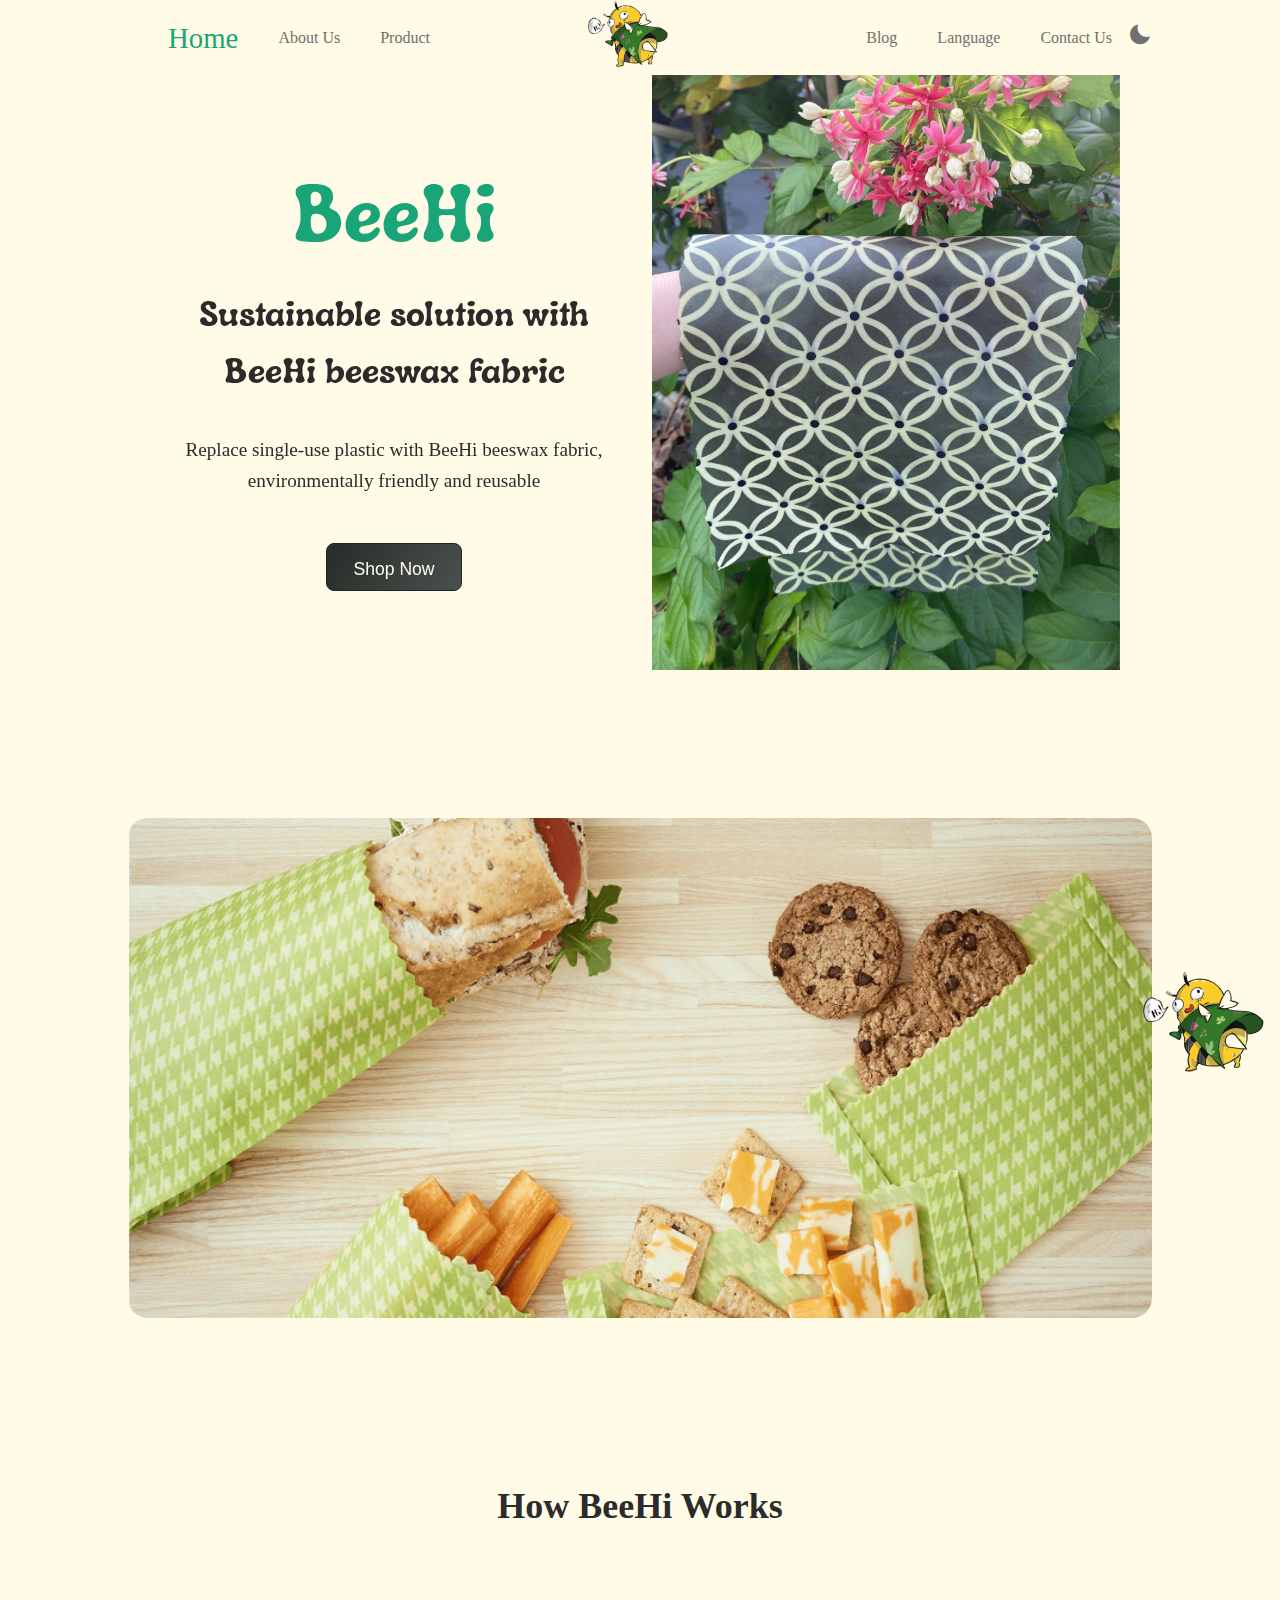
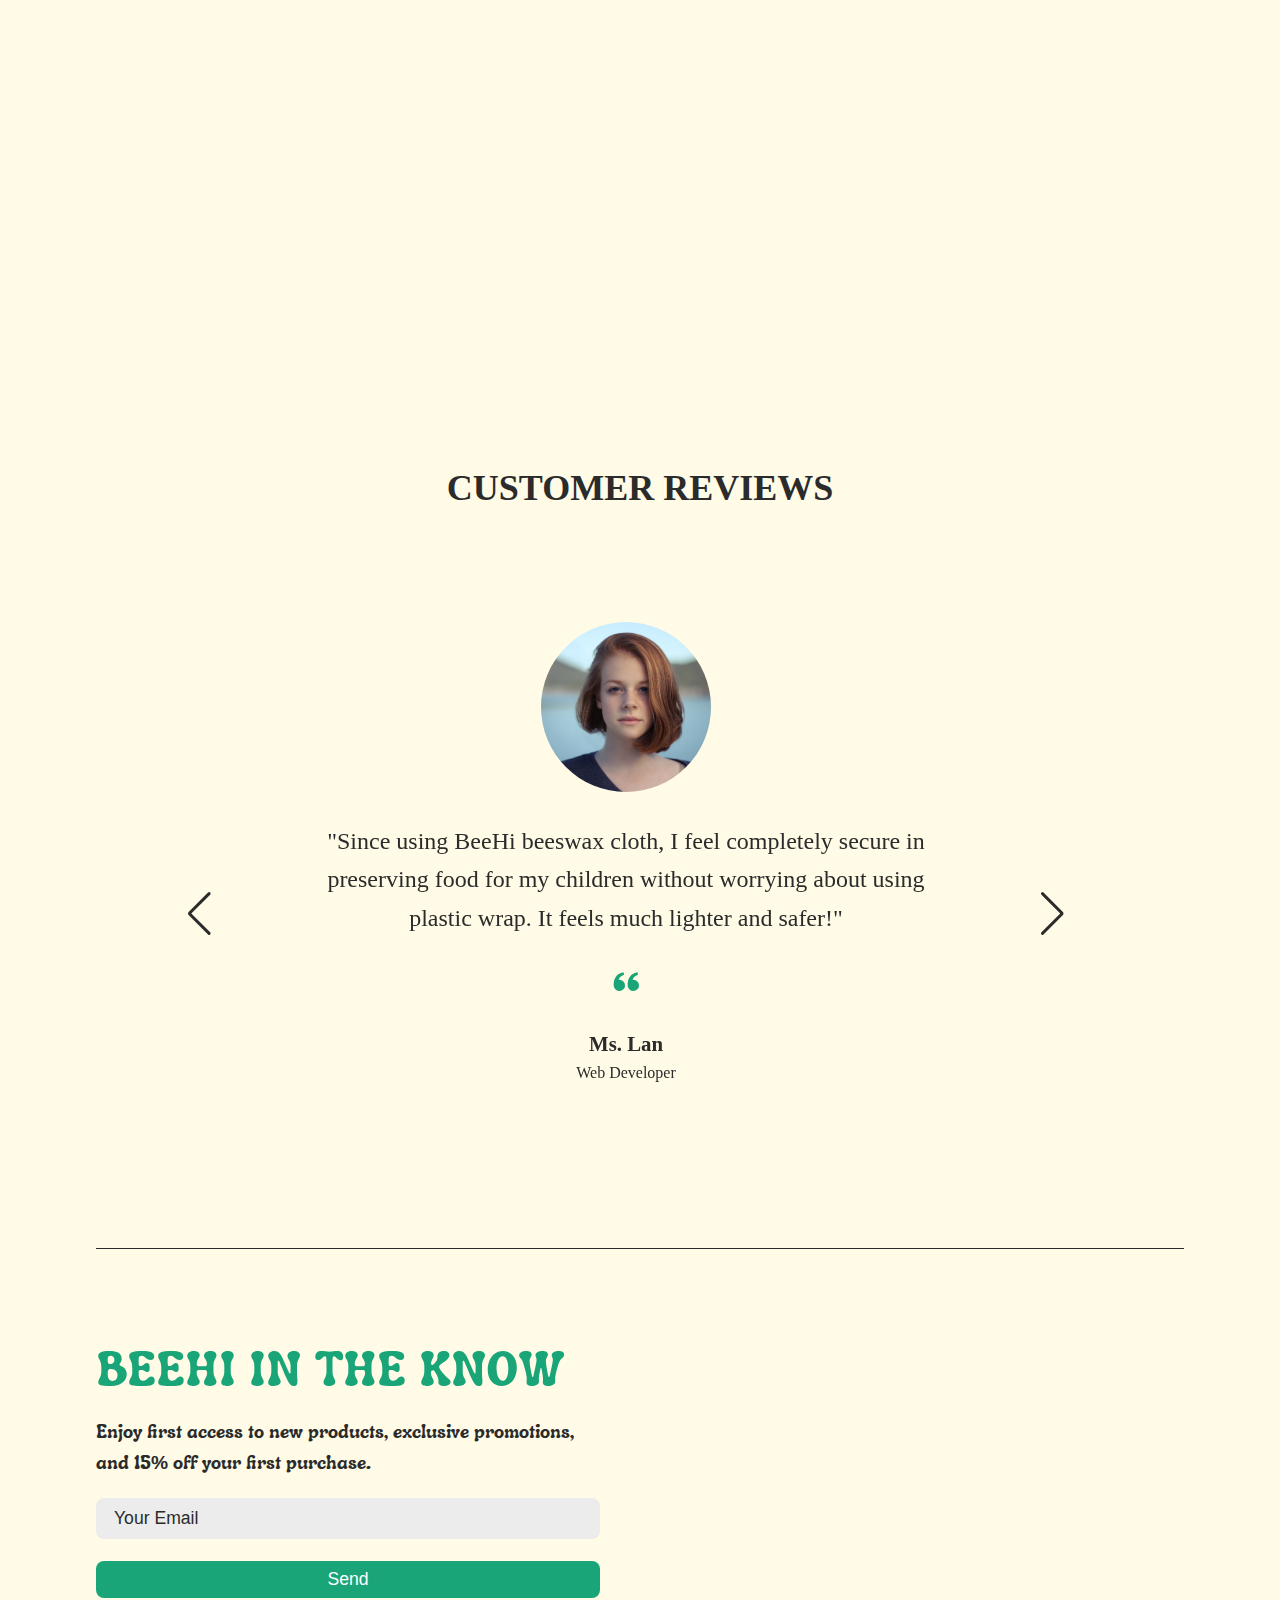
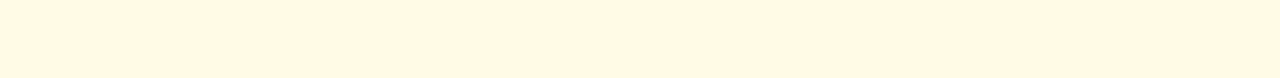
==== index.html @ bbf71ea0 "init" ====
<!DOCTYPE html>
<html lang="en">
    <head>
        <meta charset="UTF-8">
        <meta name="viewport" content="width=device-width, initial-scale=1.0">
        <link href='https://cdn.jsdelivr.net/npm/boxicons@2.0.5/css/boxicons.min.css' rel='stylesheet'>
        <link rel="stylesheet" href="https://cdnjs.cloudflare.com/ajax/libs/font-awesome/6.0.0-beta3/css/all.min.css">
        <link rel="stylesheet" href="./assets/css/styles.css">
        <link rel="stylesheet" href="./assets/css/swiper.css" />
        <link rel="icon" href="assets/img/logo.png">
        <title>BeeHi GreenLife</title>
    </head>
    <body>
        <a href="#" class="scrolltop" id="scroll-top">
            <i class='bx bx-chevron-up scrolltop__icon'></i>
        </a>
        <a href="#" class="bee">
            <img src="./assets/img/logo.png" alt="">
        </a>
        <header class="header" id="header">
            <nav class="nav bd-container">
                <div class="nav__menu" id="nav-menu">
                    <ul class="nav__list">
                        <li class="nav__item main_item"><a href="./index.html" class="nav__link active-link">Home</a></li>
                        <li class="nav__item"><a href="./aboutus.html" class="nav__link">About Us</a></li>
                        <li class="nav__item"><a href="./product.html" class="nav__link">Product</a></li>
                    </ul>
                </div>
                <a href="#" class="nav__logo"><img src="./assets/img/logo.png"></a>
                <div class="nav__menu" id="nav-menu">
                    <ul class="nav__list">
                        <li class="nav__item"><a href="" class="nav__link">Blog</a></li>
                        <li class="nav__item"><a href="" class="nav__link">Language</a></li>
                        <li class="nav__item"><a href="./contactus.html" class="nav__link">Contact Us</a></li>
                        <li><i class='bx bxs-moon change-theme' id="theme-button"></i></li>
                    </ul>
                </div>
                <div class="nav__toggle" id="nav-toggle">
                    <i class='bx bx-menu'></i>
                </div>
            </nav>
        </header>


        <main class="l-main">
            <section class="home">
                <div class="home__container bd-container bd-grid">
                    <div class="home__data">
                         <h1 class="home__title"> BeeHi</h1><h2 class="home__subtitle">Sustainable solution with BeeHi beeswax fabric</h2>
                        <p class="home__paragraph">
                            Replace single-use plastic with BeeHi beeswax fabric, environmentally friendly and reusable
                        </p>
                        <button class="shop-now">
                            Shop Now
                        </button>
                    </div>
                    <div class="swiper-container mySwiper">
                        <div class="swiper-wrapper">
                        <div class="swiper-slide">
                            <img src="./assets/img/img10.jpg">
                        </div>
                        <div class="swiper-slide">
                            <img src="./assets/img/img2.jpg">
                        </div>
                        <div class="swiper-slide">
                            <img src="./assets/img/img7.jpg">
                        </div>
                        </div>
                    </div>
                    
                </div>
            </section>
            
            <section class="about section " id="about">
                <div class="about__container">

                    <div class="about__data as">
                        <h2 class="section-title about__initial">Introduction</h2>
                        <p class="about__description">BeeHi is a brand specialising in providing natural beeswax fabric products, helping to preserve food without using plastic. </p>
                        <!-- <a href="#" class="button">See Our Heritage</a> -->
                    </div>
                </div>
            </section>

            <section class="services section bd-container" id="services">
                <h2 class="section-title">How BeeHi Works</h2>
                <div class="services__container  bd-grid">
                    <div class="services__content">
                        <img src="assets/img/coffee.png" class="services__img">
                        <h3 class="services__title">WRAP</h3>
                        <p class="services__description">Use the warmth of your hands to shape BeeHi's wrap around food, creating a protective, breathable seal. Wrap fruits, veggies, cheese, and bread. Pack sandwiches and snacks on the go. Cover and store leftovers - all without plastic!</p>
                    </div>
                    <div class="services__content">
                        <img src="assets/img/gift-card.png" class="services__img">
                        <h3 class="services__title">RINSE</h3>
                        <p class="services__description">Hand wash in cool water with mild dish soap, then air dry. Avoid exposure to heat and hot water to keep your Bee’s Wrap in tip-top shape!</p>
                    </div>
                    <div class="services__content">
                        <img src="assets/img/delivery.png" class="services__img">
                        <h3 class="services__title">REUSE</h3>
                        <p class="services__description">For an entire year with regular use and good care. When it loses its grip, BeeHi's wrap can be composted or used as a natural fire starter – returning to the Earth instead of sticking to the planet.</p>
                    </div>
                </div>
            </section>

            <!-- <section class="menu section bd-container" id="menu">
                <span class="section-subtitle">Menu Specials</span>
                <h2 class="section-title">These are the most popular among our customers</h2>
                <div class="menu__container bd-grid">
                    <div class="menu__content">
                        <img src="assets/img/b1.png" alt="" class="menu__img">
                        <h3 class="menu__name">Iced Blonde Vanilla Latte</h3>
                        <span class="menu__detail">Seriously smooth and subtly sweet Starbucks® Blonde Espresso, milk, ice and vanilla syrup come together to create a delightful twist on a beloved espresso classic.</span>
                        <span class="menu__preci">$3.45 - $4.65</span>
                        <a href="#" class="button menu__button"><i class='bx bxs-cart-add' ></i></a>
                    </div>
                    <div class="menu__content">
                        <img src="assets/img/b2.png" alt="" class="menu__img">
                        <h3 class="menu__name">Iced White Chocolate Mocha</h3>
                        <span class="menu__detail">Our signature espresso meets white chocolate sauce, milk and ice, and then is finished off with sweetened whipped cream to create this supreme white chocolate delight.</span>
                        <span class="menu__preci">$3.75 - $4.75</span>
                        <a href="#" class="button menu__button"><i class='bx bxs-cart-add' ></i></a>
                    </div>
                    <div class="menu__content">
                        <img src="assets/img/b3.png" alt="" class="menu__img">
                        <h3 class="menu__name">Pumpkin Spice Latte</h3>
                        <span class="menu__detail">Our signature espresso and steamed milk with the celebrated flavor combination of pumpkin, cinnamon, nutmeg and clove. Enjoy it topped with whipped cream and real pumpkin pie spices.</span>
                        <span class="menu__preci">$4.25 - $5.25
                        </span>
                        <a href="#" class="button menu__button"><i class='bx bxs-cart-add' ></i></a>
                    </div>
                    <div class="menu__content">
                        <img src="assets/img/b4.png" alt="" class="menu__img">
                        <h3 class="menu__name">Java Chip Frappuccino</h3>
                        <span class="menu__detail">We blend mocha sauce and Frappuccino® chips with coffee, milk and ice, then top it off with whipped cream and a mocha drizzle to bring you endless java joy.</span>
                        <span class="menu__preci">$4.99 - $5.79</span>
                        <a href="#" class="button menu__button"><i class='bx bxs-cart-add' ></i></a>
                    </div>
                    <div class="menu__content">
                        <img src="assets/img/b5.png" alt="" class="menu__img">
                        <h3 class="menu__name">Hot Chocolate</h3>
                        <span class="menu__detail">Steamed milk and mocha sauce topped with sweetened whipped cream and a chocolate-flavored drizzle. A timeless classic made to sweeten your spirits.</span>
                        <span class="menu__preci">$2.75 - $3.45</span>
                        <a href="#" class="button menu__button"><i class='bx bxs-cart-add' ></i></a>
                    </div>
                    <div class="menu__content">
                        <img src="assets/img/b6.png" alt="" class="menu__img">
                        <h3 class="menu__name">Chai Tea Latte</h3>
                        <span class="menu__detail">Black tea infused with cinnamon, clove and other warming spices is combined with steamed milk and topped with foam for the perfect balance of sweet and spicy. An iconic chai cup.</span>
                        <span class="menu__preci">$3.65 - $4.65</span>
                        <a href="#" class="button menu__button"><i class='bx bxs-cart-add' ></i></a>
                    </div>
                    <div class="menu__content">
                        <img src="assets/img/b7.png" alt="" class="menu__img">
                        <h3 class="menu__name">Chocolate Cookie Crumble Crème Frappuccino</h3>
                        <span class="menu__detail">Mocha sauce and Frappuccino® chips are blended with milk and ice, layered on top of whipped cream and chocolate cookie crumble and topped with vanilla whipped cream, mocha drizzle and even more chocolate cookie crumble.</span>
                        <span class="menu__preci">$3.95 - $4.95</span>
                        <a href="#" class="button menu__button"><i class='bx bxs-cart-add' ></i></a>
                    </div>
                    <div class="menu__content">
                        <img src="assets/img/b8.png" alt="" class="menu__img">
                        <h3 class="menu__name">White Chocolate Crème Frappuccino</h3>
                        <span class="menu__detail">A smooth blend of white chocolate sauce, milk and ice topped with whipped cream for a remarkable flavor that surprisingly wows.</span>
                        <span class="menu__preci">$3.75 - $4.75</span>
                        <a href="#" class="button menu__button"><i class='bx bxs-cart-add' ></i></a>
                    </div>
                </div>
            </section> -->

            <section class="services section bd-container" id="services">
                <h2 class="section-title">CUSTOMER REVIEWS</h2>
                <div class="bd-container">
                    <div class="testimonial mySwiper">
                      <div class="testi-content swiper-wrapper">
                        <div class="slide swiper-slide testi-slide">
                          <img src="./assets/img/img1_1.jpg" alt="" class="image" />
                          <p>
                            "Since using BeeHi beeswax cloth, I feel completely secure in preserving food for my children without worrying about using plastic wrap. It feels much lighter and safer!"
                          </p>
              
                          <i class="bx bxs-quote-alt-left quote-icon"></i>
              
                          <div class="details">
                            <span class="name">Ms. Lan</span>
                            <span class="job">Web Developer</span>
                          </div>
                        </div>
                        <div class="slide swiper-slide testi-slide">
                          <img src="./assets/img/img2_1.jpg" alt="" class="image" />
                          <p>
                            “I had no idea beeswax fabric could be reused so many times! It's durable and easy to clean. Using recycled products makes me feel more responsible for the environment.”
                          </p>
              
                          <i class="bx bxs-quote-alt-left quote-icon"></i>
              
                          <div class="details">
                            <span class="name">Mr. Minh</span>
                            <span class="job">Web Developer</span>
                          </div>
                        </div>
                        <div class="slide swiper-slide testi-slide">
                          <img src="./assets/img/img3_1.jpg" alt="" class="image" />
                          <p>
                            “I feel really good about all of the plastic that I am no longer using, 10/10 would recommend!”
                          </p>
              
                          <i class="bx bxs-quote-alt-left quote-icon"></i>
                
                            <div class="details">
                              <span class="name">Laura K</span>
                              <span class="job">Web Developer</span>
                            </div>
                          </div>
                          <div class="slide swiper-slide testi-slide">
                            <img src="./assets/img/img5_1.jpg" alt="" class="image" />
                            <p>
                                “BeeHi is the best. So durable, handy, and reusable. Love that it’s compostable at the end of its life.”
                            </p>
                
                            <i class="bx bxs-quote-alt-left quote-icon"></i>
                
                            <div class="details">
                              <span class="name">Jennifer S</span>
                              <span class="job">Web Developer</span>
                            </div>
                          </div>
                      </div>
                      <div class="swiper-button-next nav-btn"></div>
                      <div class="swiper-button-prev nav-btn"></div>
                    </div>
                  </div>
            </section>

            <!-- <section class="contact section bd-container" id="contact">
                <div class="contact__container bd-grid">
                    <div class="contact__data">
                        <span class="section-subtitle contact__initial">Get In Touch</span>
                        <h2 class="section-title contact__initial">Contact Us</h2>
                        <p class="contact__description">Contact Us for more information and we will attend you quickly.</p>
                    </div>
                </div>
                <div class="container">
                    <div class="contact-box">
                        <div class="left"></div>
                        <div class="right">
                            <h2>Contact Us</h2>
                            <input type="text" class="field" placeholder="Your Name" required>
                            <input type="text" class="field" placeholder="Your Email" required>
                            <input type="text" class="field" placeholder="Phone" required>
                            <textarea placeholder="Your Message..." class="field" required></textarea>
                            <button class="btn">Send</button>
                        </div>
                    </div>
                </div>
            </section> -->
        </main>

        <footer class="footer w-90">
            
            <div class="footer_logo">
                    <h6 class="footer_tittle"> BEEHI IN THE KNOW </h6><h2 class="footer__subtitle">Enjoy first access to new products, exclusive promotions, and 15% off your first purchase.</h2>
                    <div class="email">
                        <input type="text" class="field" placeholder="Your Email" required>
                        <button class="btn">Send</button>
                    </div>
                    
            </div>
            <div class="footer__container">
                <div class="footer__content">
                    <h3 class="footer__title">SHOP</h3>
                    <ul>
                        <li><a href="#" class="footer__link">Wraps</a></li>
                        <li><a href="#" class="footer__link">Bags</a></li>
                        <li><a href="#" class="footer__link">Back to  School</a></li>
                        <li><a href="#" class="footer__link">Lunch & Snack Packs</a></li>
                        <li><a href="#" class="footer__link">Vegan Wraps</a></li>
                        <li><a href="#" class="footer__link">Gifts</a></li>
                    </ul>
                </div>

                <div class="footer__content">
                    <h3 class="footer__title">COMPANY</h3>
                    <ul>
                        <li><a href="#" class="footer__link">About Us</a></li>
                        <li><a href="#" class="footer__link">Blog</a></li>
                        <li><a href="#" class="footer__link">Careers</a></li>
                        <li><a href="#" class="footer__link">Press</a></li>
                        <li><a href="#" class="footer__link">Affilate Program</a></li>
                        <li><a href="#" class="footer__link">Wholesale</a></li>
                    </ul>
                </div>

                
                <div class="footer__content">
                    <h3 class="footer__title">HELP</h3>
                    <ul>
                        <li><a href="#" class="footer__link">Where to Buy</a></li>
                        <li><a href="#" class="footer__link">Contact Us</a></li>
                        <li><a href="#" class="footer__link">FAQs</a></li>
                        <li><a href="#" class="footer__link">Shipping</a></li>
                        <li><a href="#" class="footer__link">Returns</a></li>
                        <li><a href="#" class="footer__link">Corporate Gifts & Donations</a></li>
                    </ul>
                </div>
            </div>
                    <!-- <div>
                        <a href="https://www.facebook.com/profile.php?id=61566275596509" class="footer__social"><i class='bx bxl-facebook-circle'></i></a>
                        <a href="#" class="footer__social"><i class='bx bxl-instagram'></i></a>
                        <a href="#" class="footer__social" ><i class="fab fa-tiktok"></i></a>
                    </div> -->
            <!-- <p class="footer__copy">&#169; 2021 Tushant Man Singh. All right reserved.<br>&#169; 2021 Starbucks Coffee Company. All images right reserved</p> -->
        </footer>
        <script src="assets/js/scrollreveal.js"></script>
        <script src="assets/js/swiper.js"></script>
        <script src="assets/js/main.js"></script>
    </body>
</html>
---- assets/css/styles.css ----
@import url("https://fonts.googleapis.com/css2?family=Poppins:wght@400;500;600&display=swap");
::-webkit-scrollbar {
  width: 10px;
}

@font-face {
  font-family: 'CustomFont'; /* Tên bạn đặt cho font */
  src: url('../fonts/fonnts.com-Luckybones-Bold.otf') format('truetype'); /* Đường dẫn đến tệp font */
  font-weight: normal; /* Định nghĩa độ dày (normal, bold) nếu có */
  font-style: normal;  /* Kiểu chữ (normal, italic) nếu có */
}

@font-face {
  font-family: 'DancingFont'; /* Tên bạn đặt cho font */
  src: url('../fonts/DancingScript-Medium.ttf') format('truetype'); /* Đường dẫn đến tệp font */
  font-weight: normal; /* Định nghĩa độ dày (normal, bold) nếu có */
  font-style: normal;  /* Kiểu chữ (normal, italic) nếu có */
}
::-webkit-scrollbar-track {
  background: #A6A6A6;
}
::-webkit-scrollbar-thumb {
  background: #006256;
  border-radius: 12px;
  transition: all 1s ease;
}

:root {
  --header-height: 3.2rem;
  --first-color: #19a577;
  --first-color-alt: #10ac78;
  --title-color: #2b2b2b;
  --button-text-color: #1D2521;
  --button-color: #FFFBE6;
  --text-color: #707070;
  --text-color-light: #A6A6A6;
  --body-color: #FFFBE6;
  --container-color: #FFFFFF;
  --field-color: #ececec;
  --body-font: "CustomFont", sans-serif;
  --dance-font: "DancingFont", sans-serif;
  --biggest-font-size: 2.25rem;
  --h1-font-size: 1.5rem;
  --h2-font-size: 1.25rem;
  --h3-font-size: 1rem;
  --normal-font-size: .938rem;
  --small-font-size: .813rem;
  --smaller-font-size: .75rem;
  --font-medium: 500;
  --font-semi-bold: 600;
  --mb-1: .5rem;
  --mb-2: 1rem;
  --mb-3: 1.5rem;
  --mb-4: 2rem;
  --mb-5: 2.5rem;
  --mb-6: 3rem;
  --z-tooltip: 10;
  --z-fixed: 100;
}

@media screen and (min-width: 768px){
  :root{
    --biggest-font-size: 4rem;
    --h1-font-size: 2.25rem;
    --h2-font-size: 1.5rem;
    --h3-font-size: 1.25rem;
    --normal-font-size: 1rem;
    --small-font-size: .875rem;
    --smaller-font-size: .813rem;
  }
}

*,::before,::after{
  box-sizing: border-box;
}

html{
  scroll-behavior: smooth;
}

body.dark-theme{
  --title-color: #FFFBE6;
  --button-text-color: #FFFBE6;
  --button-color: #1D2521;
  --text-color: #C7D1CC;
  --body-color: #1D2521;
  --container-color: #27302C;
  --field-color: #214231;
}

.change-theme{
  position: absolute;
  right: 1rem;
  top: 1.8rem;
  color: var(--text-color);
  font-size: 1.5rem;
  cursor: pointer;
}

body{
  margin: var(--header-height) 0 0 0;
  font-size: var(--normal-font-size);
  background-color: var(--body-color);
  color: var(--text-color);
  line-height: 1.6;
}

h1,h2,h3,p,ul{
  margin: 0;
}

ul{
  padding: 0;
  list-style: none;
}

a{
  text-decoration: none;
}

img{
  max-width: 100%;
  height: auto;
}

.section{
  padding: 4rem 0 2rem;
}

.section-title, .section-subtitle{
  text-align: center;
}

.section-title{
  font-size: var(--h1-font-size);
  color: var(--title-color);
  margin-bottom: var(--mb-3);
}

.section-subtitle{
  display: block;
  font-size: var(--h3-font-size);
  color: var(--first-color);
  font-weight: var(--font-medium);
  margin-bottom: var(--mb-1);
}

.bd-container{
  max-width: 960px;
  width: calc(100% - 2rem);
  margin-left: var(--mb-2);
  margin-right: var(--mb-2);
}

.bd-grid{
  display: grid;
  gap: 1.5rem;
}

.header{
  width: 100%;
  position: fixed;
  top: 0;
  left: 0;
  z-index: var(--z-fixed);
  background-color: var(--body-color);
}
.header img{
  width: 58%;
  height: 58%;
  padding: 15px 0;
}

.nav{
  max-width: 1024px;
  height: var(--header-height);
  display: flex;
  justify-content: space-between;
  align-items: center;
}

.nav img{
  width: 80px;
}

@media screen and (max-width: 768px){
  .nav__menu{
    
    position: fixed;
    top: -100%;
    left: 0;
    width: 100%;
    height: 100%;
    font-size: 1.5rem;
    padding: 35% 0 1rem;
    text-align: center;
    background-color: var(--body-color);
    transition: .4s;
    border-radius: 0 0 1rem 1rem;
    z-index: var(--z-fixed);
  }
  .header img{
    width: 40%;
    height: 40%;
  }
}

.nav__item{
  margin-bottom: var(--mb-2);
}

.nav__link, .nav__logo, .nav__toggle{
  color: var(--text-color);
  font-weight: var(--font-medium);
}

.nav__logo:hover{
  color: var(--first-color);
}

.nav__link{
  transition: .3s;
}

.nav__link:hover{
  color: var(--first-color);
}

.nav__toggle{
  font-size: 2rem;
  cursor: pointer;
}

.show-menu{
  top: var(--header-height);
}

.active-link{
  color: var(--first-color);
}

.scrolheader{
  box-shadow: 0 5px 25px rgba(1 1 1 / 15%);
}

.bee{
  position: fixed;
  right: 1rem;
  bottom: -20%;
  z-index: var(--z-tooltip);

}

.scrolltop{
  position: fixed;
  right: 1rem;
  bottom: -20%;
  display: flex;
  justify-content: center;
  align-items: center;
  padding: .3rem;
  background: rgba(6,156,84,.5);
  border-radius: .4rem;
  z-index: var(--z-tooltip);
  transition: .4s;
  visibility: hidden;
}

.scrolltop:hover{
  background-color: var(--first-color-alt);
}

.scrolltop__icon{
  font-size: 1.8rem;
  color: var(--body-color);
}

.show-scroll{
  visibility: visible;
  bottom: 1.5rem;
}

.home{
  margin-top: 50px;
}

.home__container{
  height: calc(100vh - var(--header-height));
  align-content: center;
}

.home__title{
  font-weight: 700;
  /* font-size: var(--biggest-font-size); */
  font-family: var(--body-font);
  font-size: 5rem;
  color: var(--first-color);
  margin-bottom: var(--mb-1);
}

.home__title span{
  color: var(--title-color);
}

.home__subtitle{
  font-family: var(--body-font);
  font-size: var(--h1-font-size);
  color: var(--title-color);
}

.home__data p{
  font-size: 1.2rem;
  color: var(--title-color);
  padding: 15px 0;
}

.home__data{
  text-align: center;
}

.shop-now {
  margin-top: 2rem;
  color: var(--button-color);
  border: 1px solid var(--button-text-color);
  background-color: var(--button-text-color);
  font-size: 1.1rem;
  width: 8.5rem;
  height: 3rem;
  font-weight: 500;
  text-align: center;
  line-height: 3rem; 
  border-radius: 8px; 
  position: relative;
  overflow: hidden;
  transition: all 0.4s ease;
}

.shop-now::before {
  content: '';
  position: absolute;
  top: 0;
  left: -100%;
  width: 200%;
  height: 100%;
  background: linear-gradient(120deg, rgba(255, 255, 255, 0.2), rgba(255, 255, 255, 0.05), rgba(255, 255, 255, 0.2));
  transition: all 0.4s ease;
  z-index: 0;
}

.shop-now:hover::before {
  left: 0;
  transition: all 0.4s ease;
}

.shop-now:hover {
  background-color: var(--button-color);
  color: var(--button-text-color);
  box-shadow: 0px 10px 15px rgba(0, 0, 0, 0.2); /* Đổ bóng khi hover */
  transform: scale(1.05); /* Phóng to nhẹ khi hover */
}

.shop-now span {
  position: relative;
  z-index: 1; /* Giúp chữ nổi lên trên hiệu ứng background */
}


.swiper-container {
  width: 100%;
  height: 600px;
  padding: 0;
}

.swiper-slide {
  width: 200px;
}

.swiper-slide img {
  width: 90%;
  padding-top: 0px;
  justify-self: center;
  top: 0;
}
.swiper-container-3d .swiper-slide-shadow-bottom, .swiper-container-3d .swiper-slide-shadow-left, .swiper-container-3d .swiper-slide-shadow-right, .swiper-container-3d .swiper-slide-shadow-top{
  background-image: none;
}

.button{
  display: inline-block;
  background-color: var(--first-color);
  color: #FFF;
  padding: .75rem 1rem;
  border-radius: .5rem;
  transition: .3s;
}

.button:hover{
  background-color: var(--first-color-alt);
}

.about__data{
  border: 1px solid #fff;
  text-align: center;
}

.about__description{
  margin-bottom: var(--mb-3);
}

.about__img{
  width: 380px;
  height: auto;
  border-radius: .5rem;
}

.services__container{
  row-gap: 2.5rem;
  grid-template-columns: repeat(auto-fit, minmax(220px, 1fr));
}

.services__content{
  text-align: center;
}

.services__img{
  width: 64px;
  height: 64px;
  fill: var(--first-color);
  margin-bottom: var(--mb-2);
}

.services__title{
  font-size: var(--h3-font-size);
  color: var(--title-color);
  margin-bottom: var(--mb-1);
}

.services__description{
  padding: 0 1.5rem;
}

.menu__container{
  grid-template-columns: repeat(2, 1fr);
  justify-content: center;
}

.menu__content{
  position: relative;
  display: flex;
  flex-direction: column;
  background-color: var(--container-color);
  border-radius: .5rem;
  box-shadow: 0 5px 25px rgba(1 1 1 / 15%);
  padding: .75rem;
}

.menu__img{
  width: 100px;
  align-self: center;
  border-radius: 50%;
  margin-bottom: var(--mb-2);
}

.menu__name, .menu__preci{
  font-weight: var(--font-semi-bold);
  color: var(--title-color);
}

.menu__name{
  font-size: var(--normal-font-size);
}

.menu__detail, .menu__preci{
  font-size: var(--small-font-size);
}

.menu__detail{
  margin-bottom: var(--mb-1);
}

.menu__button{
  position: absolute;
  bottom: 0;
  right: 0;
  display: flex;
  padding: .625rem .813rem;
  border-radius: .5rem 0 .5rem 0;
}

.app__data{
  text-align: center;
}

.app__description{
  margin-bottom: var(--mb-5);
}

.app__stores{
  margin-bottom: var(--mb-4);
}

.app__store{
  width: 120px;
  margin: 0 var(--mb-1);
}

.app__img{
  width: 230px;
  justify-self: center;
}

.contact__container{
  text-align: center;
}

.contact__description{
  margin-bottom: var(--mb-3);
}
.container{
	position: relative;
	width: 100%;
	height: 100%;
	display: flex;
	justify-content: center;
	align-items: center;
	padding: 20px 0px;
}
.contact-box{
	width: 100%;
	display: grid;
	grid-template-columns: repeat(2, 1fr);
	justify-content: center;
	align-items: center;
	text-align: center;
	background-color: var(--body-color);
	border-radius: .5rem;
  box-shadow: 0 5px 25px rgba(1 1 1 / 15%);
}

.left{
	background: url("../img/cu.jpg") no-repeat center;
	background-size: cover;
	height: 100%;
  border-top-left-radius: .5rem;
  border-bottom-left-radius: .5rem;
}

.right{
	padding: 25px 40px;
}

h2{
	position: relative;
	padding: 0 0 10px;
	margin-bottom: 10px;
  color: var(--title-color);
}

.field{
	width: 100%;
	border: 2px solid rgba(0, 0, 0, 0);
	outline: none;
	background-color: var(--field-color);
	padding: 0.5rem 1rem;
	font-size: 1.1rem;
  border-radius: .5rem;
	margin-bottom: 22px;
	transition: .3s;
}

textarea{
	min-height: 150px;
  resize: none;
}
::placeholder{
  color: var(--title-color);
  opacity: 1;
}
.btn{
	width: 100%;
	padding: 0.5rem 1rem;
	display: inline-block;
  background-color: var(--first-color);
  color: #FFF;
  border-radius: .5rem;
  transition: .3s;
	font-size: 1.1rem;
	border: none;
	outline: none;
	cursor: pointer;
	transition: .3s;
}

.btn:hover{
    background-color: #00744d;
}

.w-90{
  width: 85%;
  margin: 0 auto;
}

.footer{
  padding: 80px 0;
  border-top: 1px solid var(--title-color);
  align-items: center;
  display: flex;
  gap: 5rem;
}

.footer_tittle{
  font-family: var(--body-font);
  font-size: 50px;
  margin-top: 0;
  color: var(--first-color);
  margin-bottom: var(--mb-1);
}

.footer__subtitle{
  font-family: var(--body-font);
  font-size: 1.2rem;
  color: var(--title-color);
}

.footer_logo{
  width: 50%;
}

.footer__container{
  width: 50%;
  display: flex;
  justify-content: space-between;
}

.footer__logo{
  font-size: var(--h3-font-size);
  color: var(--first-color);
  font-weight: var(--font-semi-bold);
}

.lg{
  margin-top: 5rem;
  width: 150px;
}

.lg img{
  width: 100%;
}

.footer__social{
  font-size: 1.5rem;
  color: var(--title-color);
  text-align: center;
  padding: 15px 15px 15px 0px;
}
.footer__title{
  font-size: var(--h2-font-size);
  color: var(--title-color);
  margin-bottom: var(--mb-2);
}

.footer__link{
  display: inline-block;
  color: var(--text-color);
  margin-bottom: var(--mb-1);
}

.footer__link:hover{
  color: var(--first-color);
}

.footer__copy{
  text-align: center;
  font-size: var(--small-font-size);
  color: var(--text-color-light);
  margin-top: 3.5rem;
}

.testimonial {
  position: relative;
  max-width: 900px;
  width: 100%;
  padding: 50px 0;
  overflow: hidden;
}
.testimonial .image {
  height: 170px;
  width: 170px;
  object-fit: cover;
  border-radius: 50%;
}

.testimonial .slide {
  display: flex;
  align-items: center;
  justify-content: center;
  flex-direction: column;
  row-gap: 30px;
  height: 100%;
  width: 100%;
}
.slide p {
  text-align: center;
  padding: 0 160px;
  font-size: 1.5rem;
  font-weight: 400;
    color: var(--title-color);
}
.slide .quote-icon {
  font-size: 30px;
  color: #19A577;
}
.slide .details {
  display: flex;
  flex-direction: column;
  align-items: center;
}

.testi-slide{
  padding: 20px 100px;
}


.details .name {
  font-size: 1.3rem;
  font-weight: 600;
  color: var(--title-color);
}
.details .job {
  font-size: 1rem;
  font-weight: 400;
  color: var(--title-color);

}
/* swiper button css */
.nav-btn {
  height: 40px;
  width: 100px;
  border-radius: 50%;
  transform: translateY(30px);
  transition: 0.2s;
}

.nav-btn::after,
.nav-btn::before {
  font-size: 20px;
  color: var(--title-color);

}
.swiper-pagination-bullet {
  background-color: rgba(0, 0, 0, 0.8);
}
.swiper-pagination-bullet-active {
  background-color: #4070f4;
}


@media screen and (min-width: 1380px){
  .menu__container{
    grid-template-columns: repeat(4, 310px);
    column-gap: 1.5rem;
  }
}

@media screen and (min-width: 960px){
  .bd-container{
    margin-left: auto;
    margin-right: auto;
  }

  .about__container,
  .app__container{
    column-gap: 1.5rem;
  }
}

@media screen and (max-width: 880px){
	.contact-box{
		grid-template-columns: 1fr;
	}
	.left{
		height: 200px;
	}
}

@media screen and (min-width: 768px){
  body{
    margin: 0;
  }

  .section{
    padding-top: 8rem;
  }

  .nav{
    height: calc(var(--header-height) + 1.5rem);
  }
  .main_item{
    font-size: 1.8rem;
  }
  .nav__list{
    display: flex;
    align-items: center;
  }
  .nav__item{
    margin-left: var(--mb-5);
    margin-bottom: 0;
  }
  .nav__toggle{
    display: none;
  }

  .change-theme{
    position: initial;
    margin-left: var(--mb-2);
  }

  .home__container{
    height: 100vh;
    justify-items: center;
  }

  .services__container,
  .menu__container{
    margin-top: var(--mb-6);
  }


  .menu__content{
    padding: 1.5rem;
  }
  .menu__img{
    width: 130px;
    border-radius: 50%;
  }

  .app__store{
    margin: 0 var(--mb-1) 0 0;
  }

  .slide p {
    padding: 0 20px;
  }
  .nav-btn {
    display: none;
  }
}

@media screen and (min-width: 576px){
  .home__container,
  .about__container,
  .app__container{
    grid-template-columns: repeat(2,1fr);
    align-items: center;
  }



  .about__data, .about__initial,
  .app__data, .app__initial,
  .contact__container, .contact__initial{
    text-align: initial;
  }

  .as .about__initial{
    font-size: 3.5rem;
    color: #000;
    align-items: center;
    text-align: center;
  }

  .as h2{
    text-transform: uppercase;
  }

  .as .about__description{
    font-size: 1.2rem;
    color: #000;
    align-items: center;
    text-align: center;
  }

  .about__container{
    border-radius: 20px;
    display: flex;
    align-items: center;
    padding: 8% 10%;
    margin: 0 auto;
    width: 80%;
    min-height: 500px;
    background-image: url("../img/bg.png");
    background-repeat: no-repeat; /* Tránh lặp lại hình nền */
    background-size: cover; /* Đảm bảo hình nền bao phủ toàn bộ khu vực */
    background-position: center;
  }

  .sume{
    font-size: 3rem;
  }

  .about__data{
    border-radius: 20px;
    background-color: rgba(255, 251, 230, 0.9);
    padding: 30px 50px;
    width: 100%;
  }

  .about__img, .app__img{
    width: 480px;
    order: -1;
  }
  .swiper-container {
    width: 100%;
    padding-top: 50px;
    padding-bottom: 50px;
    background: none;
  }
  
  .swiper-slide {
    background-position: center;
    background-size: cover;
    width: 300px;
    height: 300px;
  }
  
  .swiper-slide img {
    width: 100%;
    justify-self: center;
  }

  .contact__container{
    grid-template-columns: 1.75fr 1fr;
    align-items: center;
  }

  .contact__button{
    justify-self: center;
  }
}
@media screen and (max-width: 576px){
  .header img{
    width: 40%;
    height: 40%;
    padding-top: 20px;
  }
}

@media screen and (min-height: 721px) {
    .home__container {
        height: 640px;
    }
}
@media screen and (max-width: 575px) {
  .swiper-slide img {
    width: 80%;
    padding-top: 0px;
    justify-self: center;
    padding-left: 82px;
  }
}
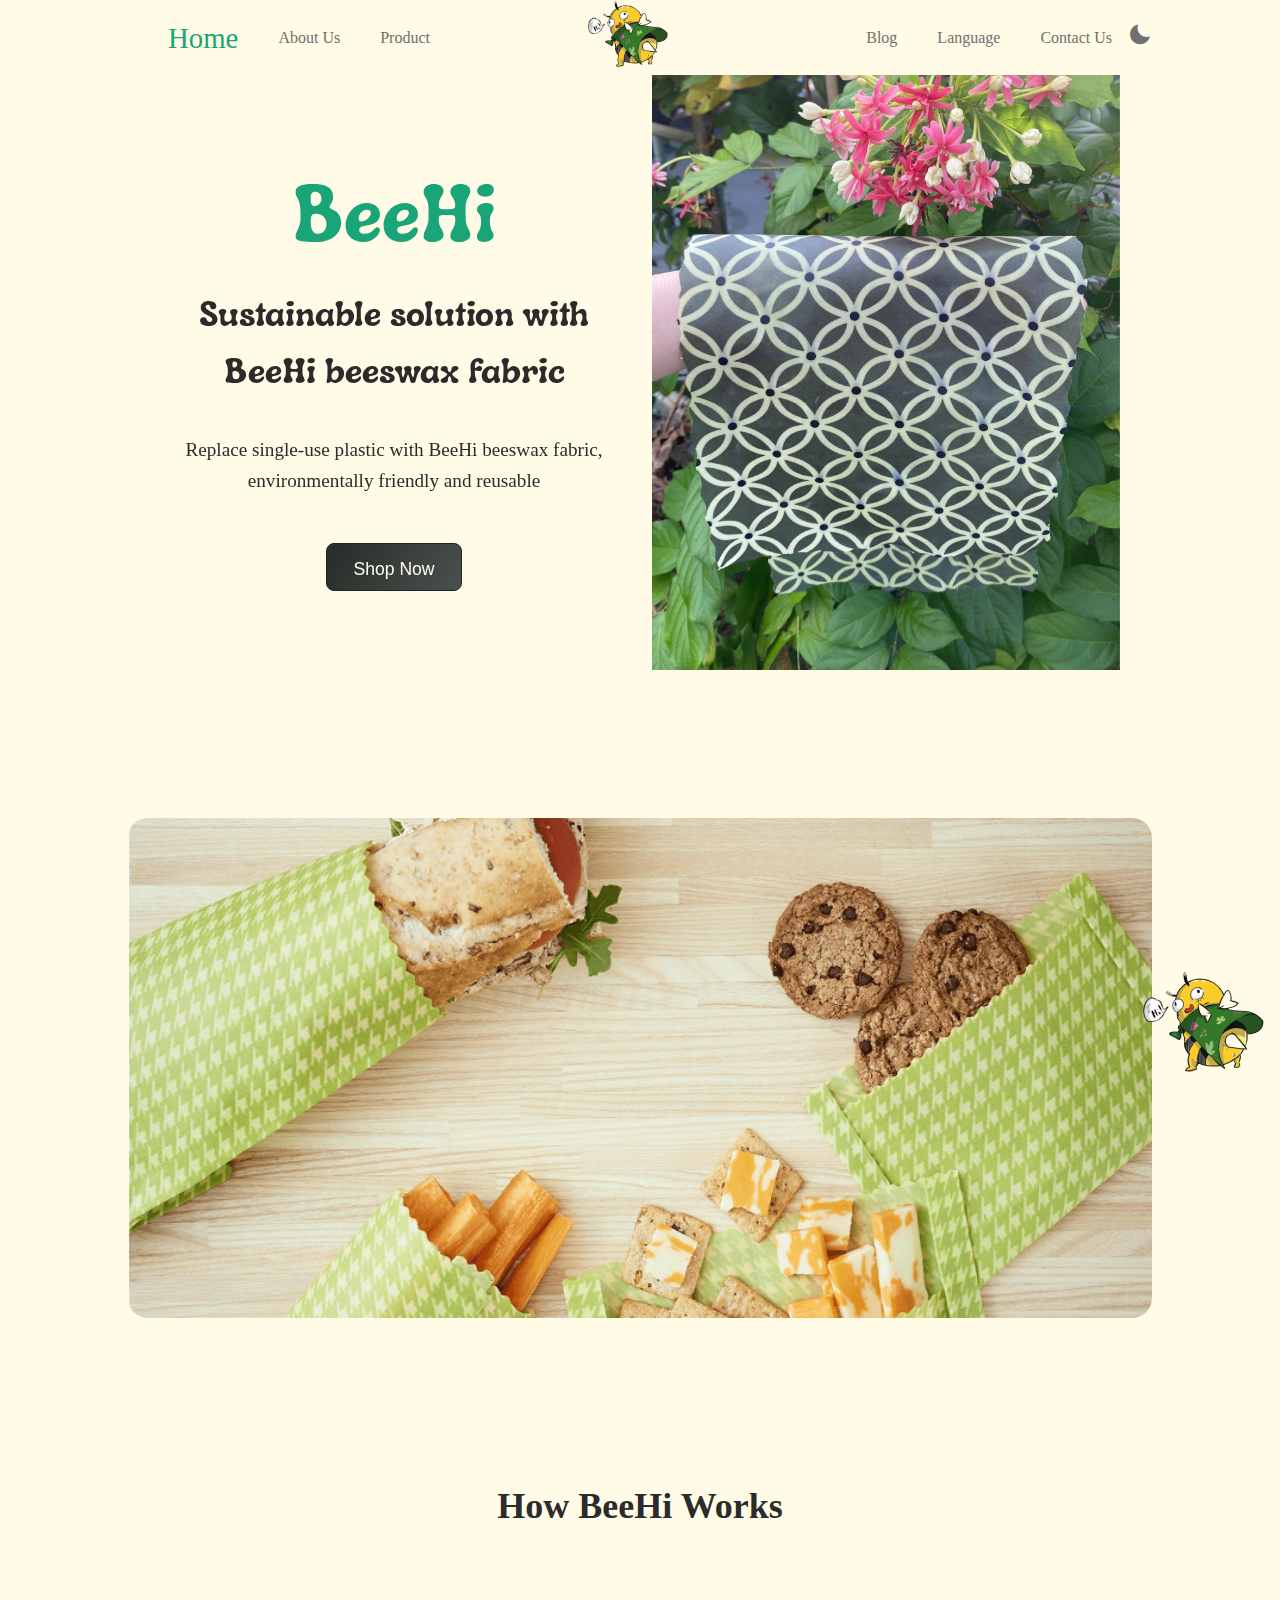
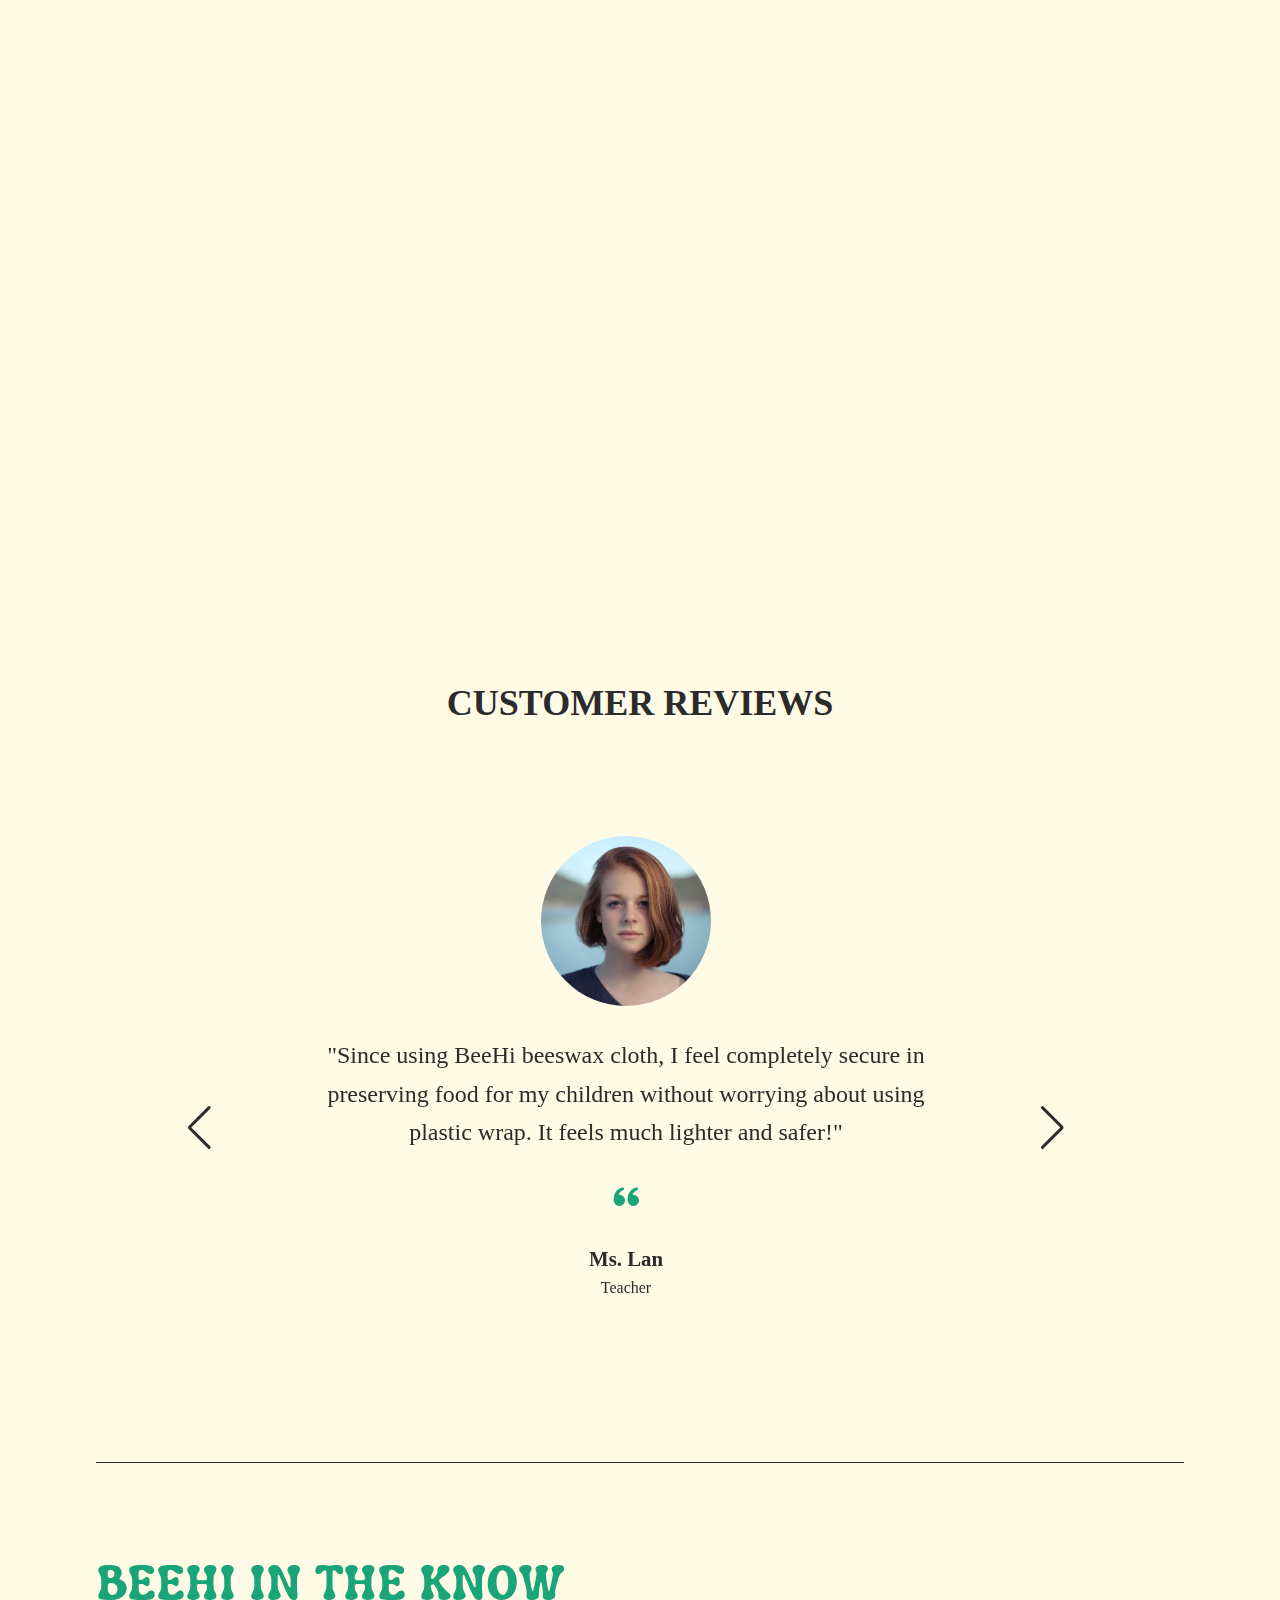
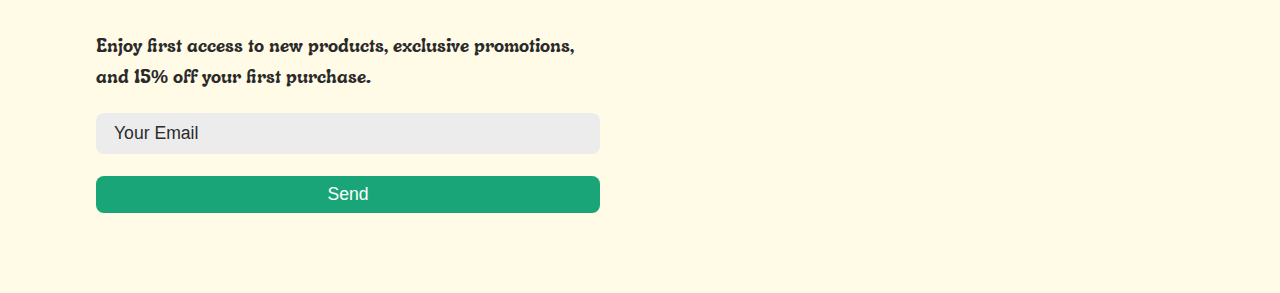
==== commit 0c566eb4: "a" ====
--- a/index.html
+++ b/index.html
@@ -1,109 +1,139 @@
 <!DOCTYPE html>
 <html lang="en">
-    <head>
-        <meta charset="UTF-8">
-        <meta name="viewport" content="width=device-width, initial-scale=1.0">
-        <link href='https://cdn.jsdelivr.net/npm/boxicons@2.0.5/css/boxicons.min.css' rel='stylesheet'>
-        <link rel="stylesheet" href="https://cdnjs.cloudflare.com/ajax/libs/font-awesome/6.0.0-beta3/css/all.min.css">
-        <link rel="stylesheet" href="./assets/css/styles.css">
-        <link rel="stylesheet" href="./assets/css/swiper.css" />
-        <link rel="icon" href="assets/img/logo.png">
-        <title>BeeHi GreenLife</title>
-    </head>
-    <body>
-        <a href="#" class="scrolltop" id="scroll-top">
-            <i class='bx bx-chevron-up scrolltop__icon'></i>
-        </a>
-        <a href="#" class="bee">
-            <img src="./assets/img/logo.png" alt="">
-        </a>
-        <header class="header" id="header">
-            <nav class="nav bd-container">
-                <div class="nav__menu" id="nav-menu">
-                    <ul class="nav__list">
-                        <li class="nav__item main_item"><a href="./index.html" class="nav__link active-link">Home</a></li>
-                        <li class="nav__item"><a href="./aboutus.html" class="nav__link">About Us</a></li>
-                        <li class="nav__item"><a href="./product.html" class="nav__link">Product</a></li>
-                    </ul>
-                </div>
-                <a href="#" class="nav__logo"><img src="./assets/img/logo.png"></a>
-                <div class="nav__menu" id="nav-menu">
-                    <ul class="nav__list">
-                        <li class="nav__item"><a href="" class="nav__link">Blog</a></li>
-                        <li class="nav__item"><a href="" class="nav__link">Language</a></li>
-                        <li class="nav__item"><a href="./contactus.html" class="nav__link">Contact Us</a></li>
-                        <li><i class='bx bxs-moon change-theme' id="theme-button"></i></li>
-                    </ul>
-                </div>
-                <div class="nav__toggle" id="nav-toggle">
-                    <i class='bx bx-menu'></i>
-                </div>
-            </nav>
-        </header>
-
-
-        <main class="l-main">
-            <section class="home">
-                <div class="home__container bd-container bd-grid">
-                    <div class="home__data">
-                         <h1 class="home__title"> BeeHi</h1><h2 class="home__subtitle">Sustainable solution with BeeHi beeswax fabric</h2>
-                        <p class="home__paragraph">
-                            Replace single-use plastic with BeeHi beeswax fabric, environmentally friendly and reusable
-                        </p>
-                        <button class="shop-now">
-                            Shop Now
-                        </button>
-                    </div>
-                    <div class="swiper-container mySwiper">
-                        <div class="swiper-wrapper">
-                        <div class="swiper-slide">
-                            <img src="./assets/img/img10.jpg">
-                        </div>
-                        <div class="swiper-slide">
-                            <img src="./assets/img/img2.jpg">
-                        </div>
-                        <div class="swiper-slide">
-                            <img src="./assets/img/img7.jpg">
-                        </div>
-                        </div>
-                    </div>
-                    
-                </div>
-            </section>
-            
-            <section class="about section " id="about">
-                <div class="about__container">
-
-                    <div class="about__data as">
-                        <h2 class="section-title about__initial">Introduction</h2>
-                        <p class="about__description">BeeHi is a brand specialising in providing natural beeswax fabric products, helping to preserve food without using plastic. </p>
-                        <!-- <a href="#" class="button">See Our Heritage</a> -->
-                    </div>
-                </div>
-            </section>
-
-            <section class="services section bd-container" id="services">
-                <h2 class="section-title">How BeeHi Works</h2>
-                <div class="services__container  bd-grid">
-                    <div class="services__content">
-                        <img src="assets/img/coffee.png" class="services__img">
-                        <h3 class="services__title">WRAP</h3>
-                        <p class="services__description">Use the warmth of your hands to shape BeeHi's wrap around food, creating a protective, breathable seal. Wrap fruits, veggies, cheese, and bread. Pack sandwiches and snacks on the go. Cover and store leftovers - all without plastic!</p>
-                    </div>
-                    <div class="services__content">
-                        <img src="assets/img/gift-card.png" class="services__img">
-                        <h3 class="services__title">RINSE</h3>
-                        <p class="services__description">Hand wash in cool water with mild dish soap, then air dry. Avoid exposure to heat and hot water to keep your Bee’s Wrap in tip-top shape!</p>
-                    </div>
-                    <div class="services__content">
-                        <img src="assets/img/delivery.png" class="services__img">
-                        <h3 class="services__title">REUSE</h3>
-                        <p class="services__description">For an entire year with regular use and good care. When it loses its grip, BeeHi's wrap can be composted or used as a natural fire starter – returning to the Earth instead of sticking to the planet.</p>
-                    </div>
-                </div>
-            </section>
-
-            <!-- <section class="menu section bd-container" id="menu">
+  <head>
+    <meta charset="UTF-8" />
+    <meta name="viewport" content="width=device-width, initial-scale=1.0" />
+    <link
+      href="https://cdn.jsdelivr.net/npm/boxicons@2.0.5/css/boxicons.min.css"
+      rel="stylesheet"
+    />
+    <link
+      rel="stylesheet"
+      href="https://cdnjs.cloudflare.com/ajax/libs/font-awesome/6.0.0-beta3/css/all.min.css"
+    />
+    <link rel="stylesheet" href="./assets/css/styles.css" />
+    <link rel="stylesheet" href="./assets/css/swiper.css" />
+    <link rel="icon" href="assets/img/logo.png" />
+    <title>BeeHi GreenLife</title>
+  </head>
+  <body>
+    <a href="#" class="scrolltop" id="scroll-top">
+      <i class="bx bx-chevron-up scrolltop__icon"></i>
+    </a>
+    <a href="#" class="bee">
+      <img src="./assets/img/logo.png" alt="" />
+    </a>
+    <header class="header" id="header">
+      <nav class="nav bd-container">
+        <div class="nav__menu" id="nav-menu">
+          <ul class="nav__list">
+            <li class="nav__item main_item">
+              <a href="./index.html" class="nav__link active-link">Home</a>
+            </li>
+            <li class="nav__item">
+              <a href="./aboutus.html" class="nav__link">About Us</a>
+            </li>
+            <li class="nav__item">
+              <a href="./product.html" class="nav__link">Product</a>
+            </li>
+          </ul>
+        </div>
+        <a href="#" class="nav__logo"><img src="./assets/img/logo.png" /></a>
+        <div class="nav__menu" id="nav-menu">
+          <ul class="nav__list">
+            <li class="nav__item"><a href="" class="nav__link">Blog</a></li>
+            <li class="nav__item"><a href="" class="nav__link">Language</a></li>
+            <li class="nav__item">
+              <a href="./contactus.html" class="nav__link">Contact Us</a>
+            </li>
+            <li><i class="bx bxs-moon change-theme" id="theme-button"></i></li>
+          </ul>
+        </div>
+        <div class="nav__toggle" id="nav-toggle">
+          <i class="bx bx-menu"></i>
+        </div>
+      </nav>
+    </header>
+
+    <main class="l-main">
+      <section class="home">
+        <div class="home__container bd-container bd-grid">
+          <div class="home__data">
+            <h1 class="home__title">BeeHi</h1>
+            <h2 class="home__subtitle">
+              Sustainable solution with BeeHi beeswax fabric
+            </h2>
+            <p class="home__paragraph">
+              Replace single-use plastic with BeeHi beeswax fabric,
+              environmentally friendly and reusable
+            </p>
+            <button class="shop-now">Shop Now</button>
+          </div>
+          <div class="swiper-container mySwiper">
+            <div class="swiper-wrapper">
+              <div class="swiper-slide">
+                <img src="./assets/img/img10.jpg" />
+              </div>
+              <div class="swiper-slide">
+                <img src="./assets/img/img2.jpg" />
+              </div>
+              <div class="swiper-slide">
+                <img src="./assets/img/img7.jpg" />
+              </div>
+            </div>
+          </div>
+        </div>
+      </section>
+
+      <section class="about section">
+        <div class="about__container">
+          <div class="about__data as">
+            <h2 class="section-title about__initial">Introduction</h2>
+            <p class="about__description">
+              BeeHi is a brand specialising in providing natural beeswax fabric
+              products, helping to preserve food without using plastic.
+            </p>
+            <!-- <a href="#" class="button">See Our Heritage</a> -->
+          </div>
+        </div>
+      </section>
+
+      <section class="services section bd-container" id="services">
+        <h2 class="section-title">How BeeHi Works</h2>
+        <div class="services__container bd-grid">
+          <div class="services__content">
+            <img src="assets/img/service1.jpg" class="services__img" />
+            <h3 class="services__title">WRAP</h3>
+            <p class="services__description">
+              Use the warmth of your hands to shape BeeHi's wrap around food,
+              creating a protective, breathable seal. Wrap fruits, veggies,
+              cheese, and bread. Pack sandwiches and snacks on the go. Cover and
+              store leftovers - all without plastic!
+            </p>
+          </div>
+          <div class="services__content">
+            <img src="assets/img/service2.jpg" class="services__img" />
+            <h3 class="services__title">RINSE</h3>
+            <p class="services__description">
+              Hand wash in cool water with mild dish soap, then air dry. Avoid
+              exposure to heat and hot water to keep your Bee’s Wrap in tip-top
+              shape!
+            </p>
+          </div>
+          <div class="services__content">
+            <img src="assets/img/service3.jpg" class="services__img" />
+            <h3 class="services__title">REUSE</h3>
+            <p class="services__description">
+              For an entire year with regular use and good care. When it loses
+              its grip, BeeHi's wrap can be composted or used as a natural fire
+              starter – returning to the Earth instead of sticking to the
+              planet.
+            </p>
+          </div>
+        </div>
+      </section>
+
+      <!-- <section class="menu section bd-container" id="menu">
                 <span class="section-subtitle">Menu Specials</span>
                 <h2 class="section-title">These are the most popular among our customers</h2>
                 <div class="menu__container bd-grid">
@@ -167,71 +197,77 @@
                 </div>
             </section> -->
 
-            <section class="services section bd-container" id="services">
-                <h2 class="section-title">CUSTOMER REVIEWS</h2>
-                <div class="bd-container">
-                    <div class="testimonial mySwiper">
-                      <div class="testi-content swiper-wrapper">
-                        <div class="slide swiper-slide testi-slide">
-                          <img src="./assets/img/img1_1.jpg" alt="" class="image" />
-                          <p>
-                            "Since using BeeHi beeswax cloth, I feel completely secure in preserving food for my children without worrying about using plastic wrap. It feels much lighter and safer!"
-                          </p>
-              
-                          <i class="bx bxs-quote-alt-left quote-icon"></i>
-              
-                          <div class="details">
-                            <span class="name">Ms. Lan</span>
-                            <span class="job">Web Developer</span>
-                          </div>
-                        </div>
-                        <div class="slide swiper-slide testi-slide">
-                          <img src="./assets/img/img2_1.jpg" alt="" class="image" />
-                          <p>
-                            “I had no idea beeswax fabric could be reused so many times! It's durable and easy to clean. Using recycled products makes me feel more responsible for the environment.”
-                          </p>
-              
-                          <i class="bx bxs-quote-alt-left quote-icon"></i>
-              
-                          <div class="details">
-                            <span class="name">Mr. Minh</span>
-                            <span class="job">Web Developer</span>
-                          </div>
-                        </div>
-                        <div class="slide swiper-slide testi-slide">
-                          <img src="./assets/img/img3_1.jpg" alt="" class="image" />
-                          <p>
-                            “I feel really good about all of the plastic that I am no longer using, 10/10 would recommend!”
-                          </p>
-              
-                          <i class="bx bxs-quote-alt-left quote-icon"></i>
-                
-                            <div class="details">
-                              <span class="name">Laura K</span>
-                              <span class="job">Web Developer</span>
-                            </div>
-                          </div>
-                          <div class="slide swiper-slide testi-slide">
-                            <img src="./assets/img/img5_1.jpg" alt="" class="image" />
-                            <p>
-                                “BeeHi is the best. So durable, handy, and reusable. Love that it’s compostable at the end of its life.”
-                            </p>
-                
-                            <i class="bx bxs-quote-alt-left quote-icon"></i>
-                
-                            <div class="details">
-                              <span class="name">Jennifer S</span>
-                              <span class="job">Web Developer</span>
-                            </div>
-                          </div>
-                      </div>
-                      <div class="swiper-button-next nav-btn"></div>
-                      <div class="swiper-button-prev nav-btn"></div>
-                    </div>
-                  </div>
-            </section>
-
-            <!-- <section class="contact section bd-container" id="contact">
+      <section class="services section bd-container" id="services">
+        <h2 class="section-title">CUSTOMER REVIEWS</h2>
+        <div class="bd-container">
+          <div class="testimonial mySwiper">
+            <div class="testi-content swiper-wrapper">
+              <div class="slide swiper-slide testi-slide">
+                <img src="./assets/img/img1_1.jpg" alt="" class="image" />
+                <p>
+                  "Since using BeeHi beeswax cloth, I feel completely secure in
+                  preserving food for my children without worrying about using
+                  plastic wrap. It feels much lighter and safer!"
+                </p>
+
+                <i class="bx bxs-quote-alt-left quote-icon"></i>
+
+                <div class="details">
+                  <span class="name">Ms. Lan</span>
+                  <span class="job">Teacher</span>
+                </div>
+              </div>
+              <div class="slide swiper-slide testi-slide">
+                <img src="./assets/img/img2_1.jpg" alt="" class="image" />
+                <p>
+                  “I had no idea beeswax fabric could be reused so many times!
+                  It's durable and easy to clean. Using recycled products makes
+                  me feel more responsible for the environment.”
+                </p>
+
+                <i class="bx bxs-quote-alt-left quote-icon"></i>
+
+                <div class="details">
+                  <span class="name">Mr. Minh</span>
+                  <span class="job">Chef</span>
+                </div>
+              </div>
+              <div class="slide swiper-slide testi-slide">
+                <img src="./assets/img/img3_1.jpg" alt="" class="image" />
+                <p>
+                  “I feel really good about all of the plastic that I am no
+                  longer using, 10/10 would recommend!”
+                </p>
+
+                <i class="bx bxs-quote-alt-left quote-icon"></i>
+
+                <div class="details">
+                  <span class="name">Laura K</span>
+                  <span class="job">Office Worker</span>
+                </div>
+              </div>
+              <div class="slide swiper-slide testi-slide">
+                <img src="./assets/img/img5_1.jpg" alt="" class="image" />
+                <p>
+                  “BeeHi is the best. So durable, handy, and reusable. Love that
+                  it’s compostable at the end of its life.”
+                </p>
+
+                <i class="bx bxs-quote-alt-left quote-icon"></i>
+
+                <div class="details">
+                  <span class="name">Jennifer S</span>
+                  <span class="job">Coffee Shop Owner</span>
+                </div>
+              </div>
+            </div>
+            <div class="swiper-button-next nav-btn"></div>
+            <div class="swiper-button-prev nav-btn"></div>
+          </div>
+        </div>
+      </section>
+
+      <!-- <section class="contact section bd-container" id="contact">
                 <div class="contact__container bd-grid">
                     <div class="contact__data">
                         <span class="section-subtitle contact__initial">Get In Touch</span>
@@ -253,65 +289,68 @@
                     </div>
                 </div>
             </section> -->
-        </main>
-
-        <footer class="footer w-90">
-            
-            <div class="footer_logo">
-                    <h6 class="footer_tittle"> BEEHI IN THE KNOW </h6><h2 class="footer__subtitle">Enjoy first access to new products, exclusive promotions, and 15% off your first purchase.</h2>
-                    <div class="email">
-                        <input type="text" class="field" placeholder="Your Email" required>
-                        <button class="btn">Send</button>
-                    </div>
-                    
-            </div>
-            <div class="footer__container">
-                <div class="footer__content">
-                    <h3 class="footer__title">SHOP</h3>
-                    <ul>
-                        <li><a href="#" class="footer__link">Wraps</a></li>
-                        <li><a href="#" class="footer__link">Bags</a></li>
-                        <li><a href="#" class="footer__link">Back to  School</a></li>
-                        <li><a href="#" class="footer__link">Lunch & Snack Packs</a></li>
-                        <li><a href="#" class="footer__link">Vegan Wraps</a></li>
-                        <li><a href="#" class="footer__link">Gifts</a></li>
-                    </ul>
-                </div>
-
-                <div class="footer__content">
-                    <h3 class="footer__title">COMPANY</h3>
-                    <ul>
-                        <li><a href="#" class="footer__link">About Us</a></li>
-                        <li><a href="#" class="footer__link">Blog</a></li>
-                        <li><a href="#" class="footer__link">Careers</a></li>
-                        <li><a href="#" class="footer__link">Press</a></li>
-                        <li><a href="#" class="footer__link">Affilate Program</a></li>
-                        <li><a href="#" class="footer__link">Wholesale</a></li>
-                    </ul>
-                </div>
-
-                
-                <div class="footer__content">
-                    <h3 class="footer__title">HELP</h3>
-                    <ul>
-                        <li><a href="#" class="footer__link">Where to Buy</a></li>
-                        <li><a href="#" class="footer__link">Contact Us</a></li>
-                        <li><a href="#" class="footer__link">FAQs</a></li>
-                        <li><a href="#" class="footer__link">Shipping</a></li>
-                        <li><a href="#" class="footer__link">Returns</a></li>
-                        <li><a href="#" class="footer__link">Corporate Gifts & Donations</a></li>
-                    </ul>
-                </div>
-            </div>
-                    <!-- <div>
+    </main>
+
+    <footer class="footer w-90">
+      <div class="footer_logo">
+        <h6 class="footer_tittle">BEEHI IN THE KNOW</h6>
+        <h2 class="footer__subtitle">
+          Enjoy first access to new products, exclusive promotions, and 15% off
+          your first purchase.
+        </h2>
+        <div class="email">
+          <input type="text" class="field" placeholder="Your Email" required />
+          <button class="btn">Send</button>
+        </div>
+      </div>
+      <div class="footer__container">
+        <div class="footer__content">
+          <h3 class="footer__title">SHOP</h3>
+          <ul>
+            <li><a href="#" class="footer__link">Wraps</a></li>
+            <li><a href="#" class="footer__link">Bags</a></li>
+            <li><a href="#" class="footer__link">Back to School</a></li>
+            <li><a href="#" class="footer__link">Lunch & Snack Packs</a></li>
+            <li><a href="#" class="footer__link">Vegan Wraps</a></li>
+            <li><a href="#" class="footer__link">Gifts</a></li>
+          </ul>
+        </div>
+
+        <div class="footer__content">
+          <h3 class="footer__title">COMPANY</h3>
+          <ul>
+            <li><a href="#" class="footer__link">About Us</a></li>
+            <li><a href="#" class="footer__link">Blog</a></li>
+            <li><a href="#" class="footer__link">Careers</a></li>
+            <li><a href="#" class="footer__link">Press</a></li>
+            <li><a href="#" class="footer__link">Affilate Program</a></li>
+            <li><a href="#" class="footer__link">Wholesale</a></li>
+          </ul>
+        </div>
+
+        <div class="footer__content">
+          <h3 class="footer__title">HELP</h3>
+          <ul>
+            <li><a href="#" class="footer__link">Where to Buy</a></li>
+            <li><a href="#" class="footer__link">Contact Us</a></li>
+            <li><a href="#" class="footer__link">FAQs</a></li>
+            <li><a href="#" class="footer__link">Shipping</a></li>
+            <li><a href="#" class="footer__link">Returns</a></li>
+            <li>
+              <a href="#" class="footer__link">Corporate Gifts & Donations</a>
+            </li>
+          </ul>
+        </div>
+      </div>
+      <!-- <div>
                         <a href="https://www.facebook.com/profile.php?id=61566275596509" class="footer__social"><i class='bx bxl-facebook-circle'></i></a>
                         <a href="#" class="footer__social"><i class='bx bxl-instagram'></i></a>
                         <a href="#" class="footer__social" ><i class="fab fa-tiktok"></i></a>
                     </div> -->
-            <!-- <p class="footer__copy">&#169; 2021 Tushant Man Singh. All right reserved.<br>&#169; 2021 Starbucks Coffee Company. All images right reserved</p> -->
-        </footer>
-        <script src="assets/js/scrollreveal.js"></script>
-        <script src="assets/js/swiper.js"></script>
-        <script src="assets/js/main.js"></script>
-    </body>
-</html>+      <!-- <p class="footer__copy">&#169; 2021 Tushant Man Singh. All right reserved.<br>&#169; 2021 Starbucks Coffee Company. All images right reserved</p> -->
+    </footer>
+    <script src="assets/js/scrollreveal.js"></script>
+    <script src="assets/js/swiper.js"></script>
+    <script src="assets/js/main.js"></script>
+  </body>
+</html>
--- a/assets/css/styles.css
+++ b/assets/css/styles.css
@@ -423,12 +423,15 @@
 }
 
 .services__img{
-  width: 64px;
-  height: 64px;
   fill: var(--first-color);
   margin-bottom: var(--mb-2);
 }
 
+.services__img img{
+  width: 100%;
+  width: 100%;
+}
+
 .services__title{
   font-size: var(--h3-font-size);
   color: var(--title-color);
@@ -436,7 +439,7 @@
 }
 
 .services__description{
-  padding: 0 1.5rem;
+  text-align: justify;
 }
 
 .menu__container{
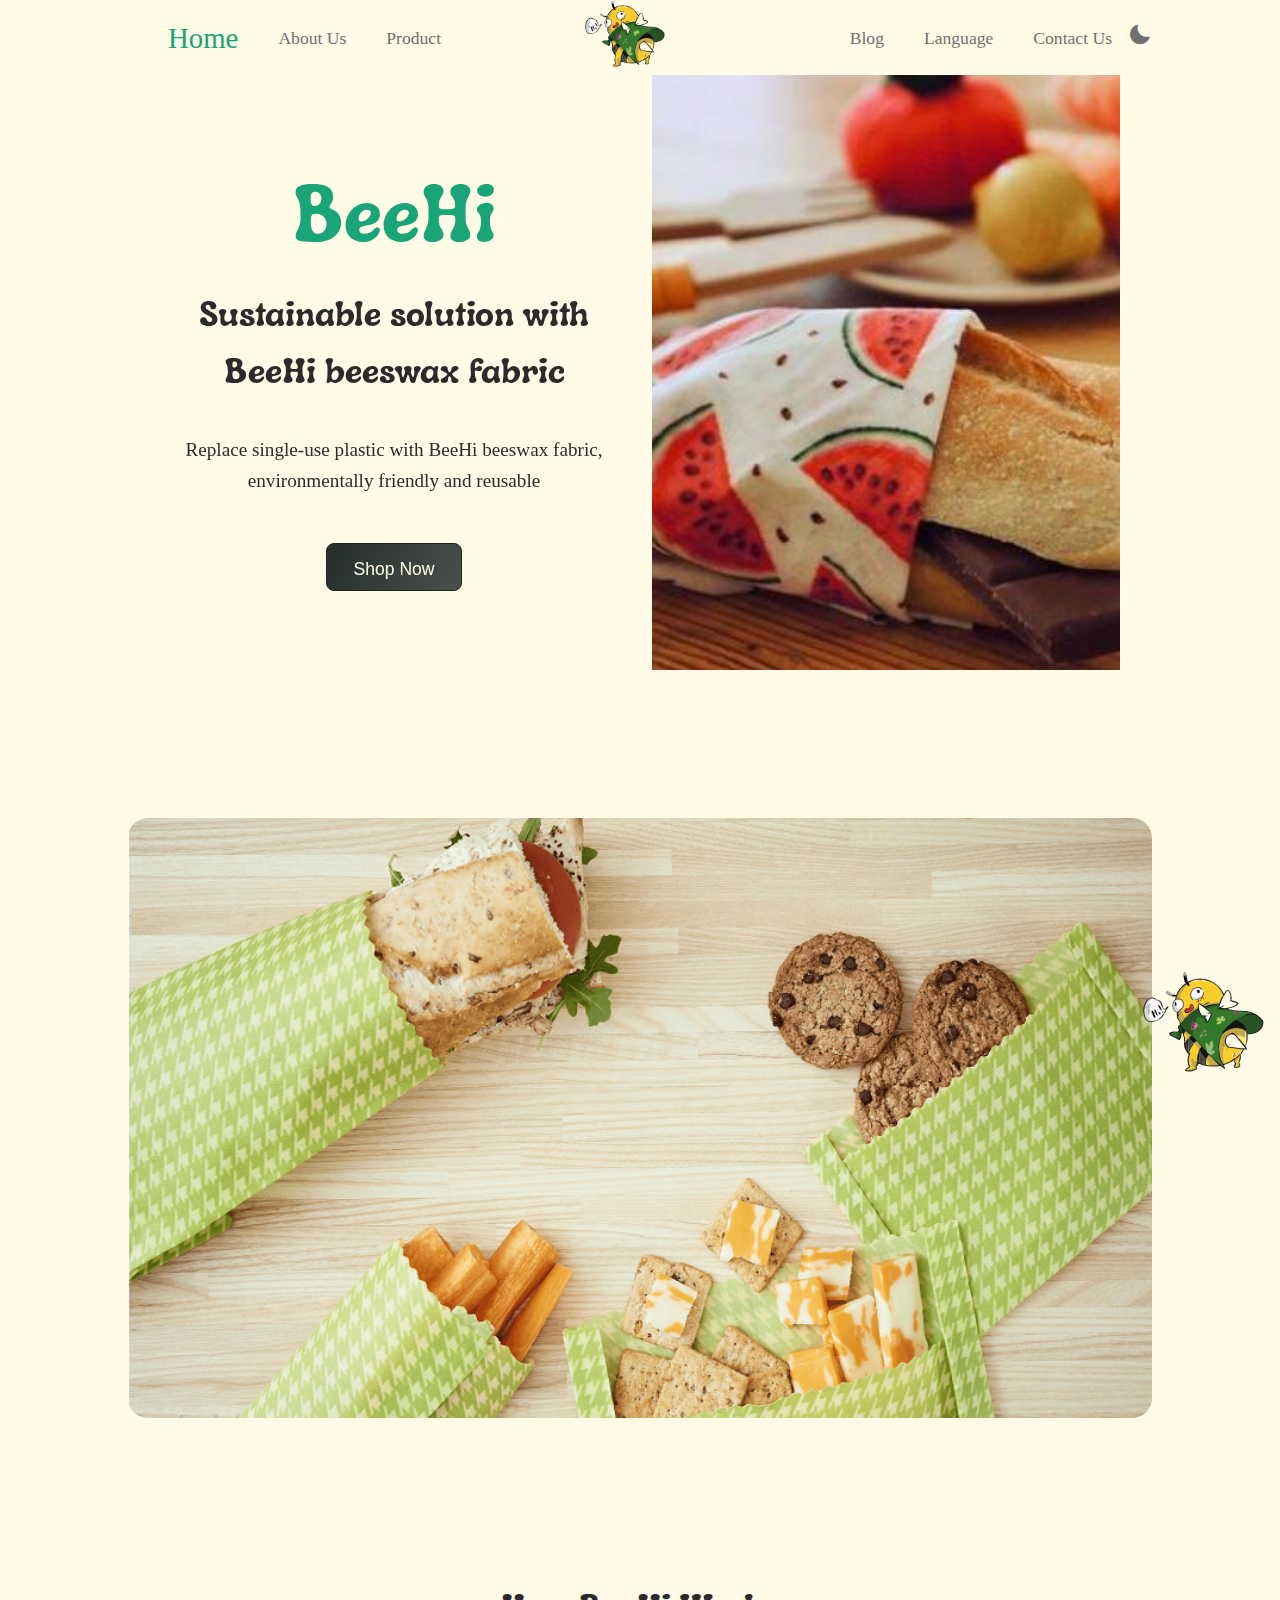
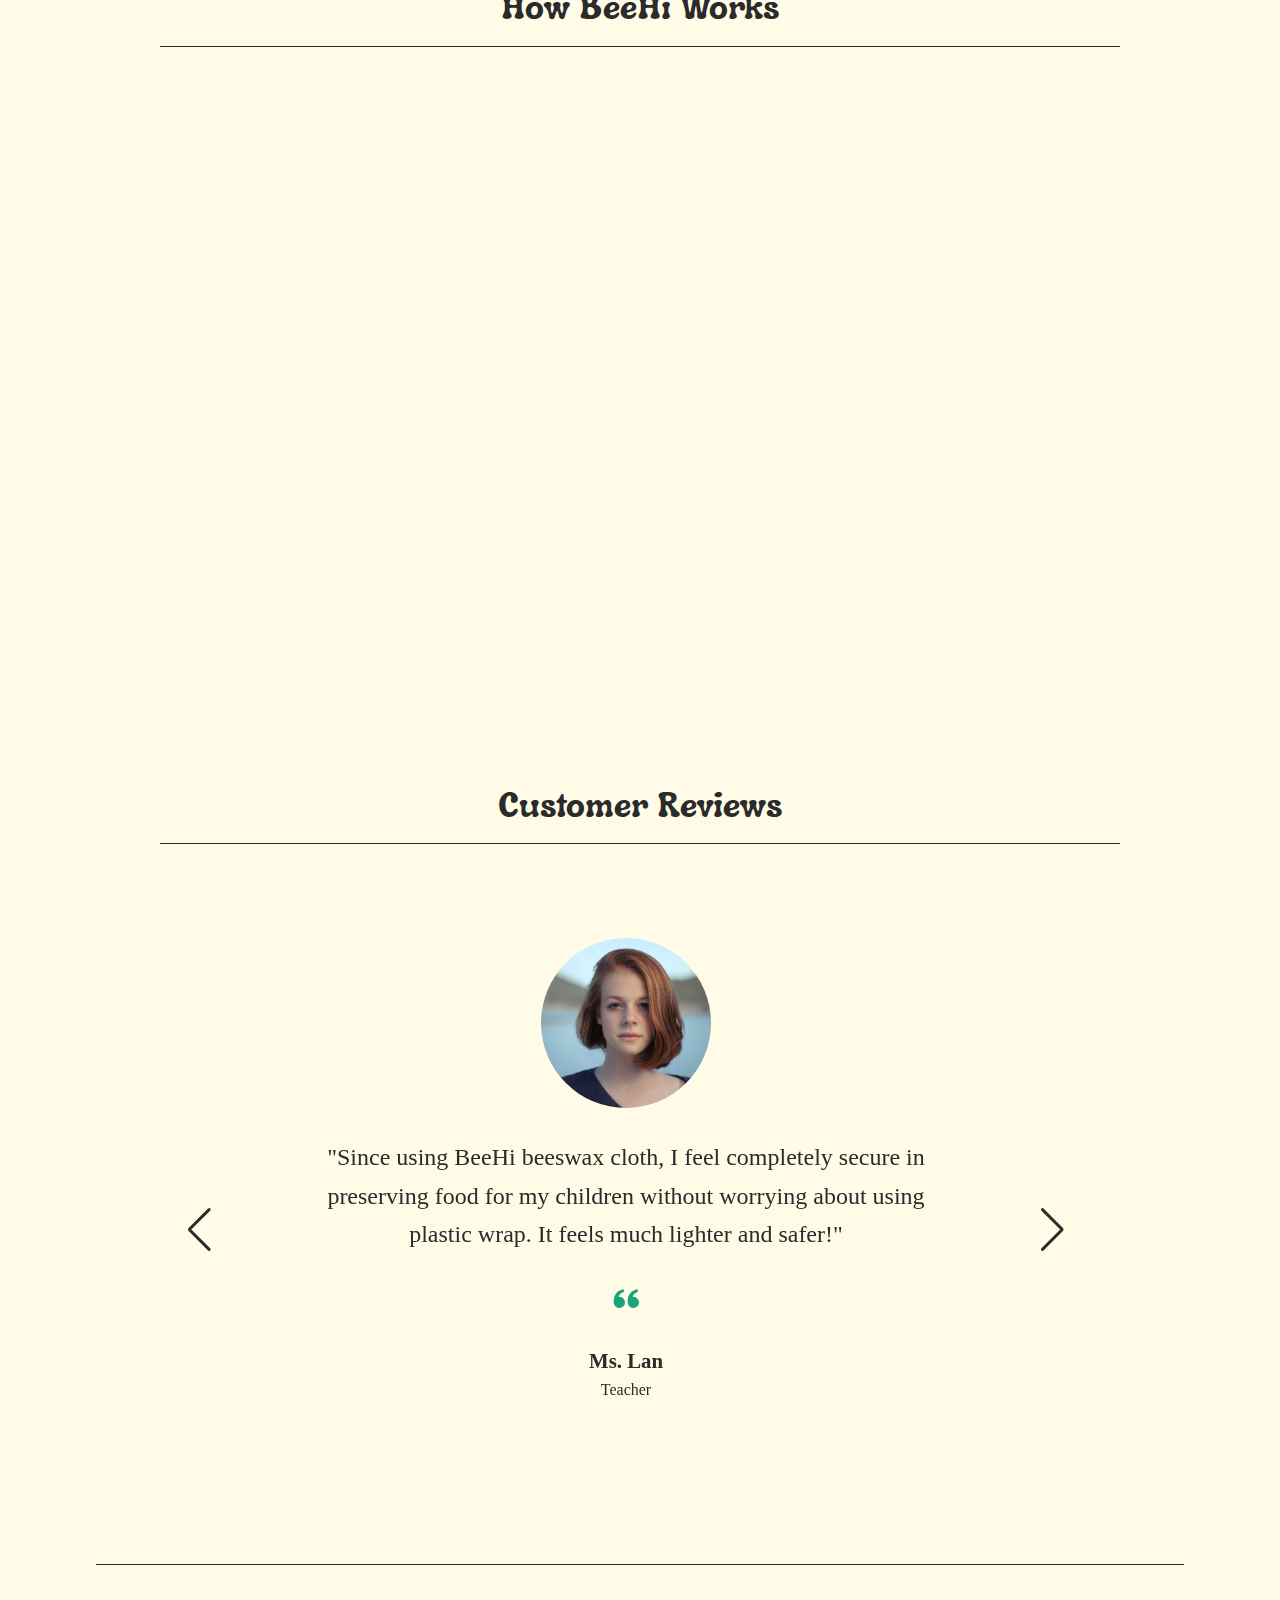
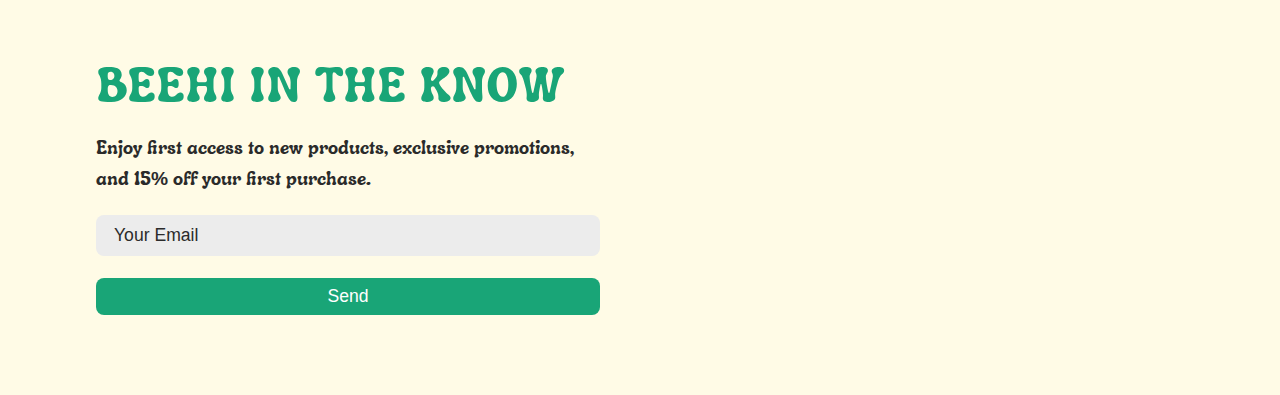
==== commit 84715778: "second" ====
--- a/index.html
+++ b/index.html
@@ -67,18 +67,18 @@
               Replace single-use plastic with BeeHi beeswax fabric,
               environmentally friendly and reusable
             </p>
-            <button class="shop-now">Shop Now</button>
+            <button class="shop-now"  onclick="window.location.href='./product.html'">Shop Now</button>
           </div>
           <div class="swiper-container mySwiper">
             <div class="swiper-wrapper">
               <div class="swiper-slide">
-                <img src="./assets/img/img10.jpg" />
+                <img src="./assets/img/image4.jpg" />
               </div>
               <div class="swiper-slide">
-                <img src="./assets/img/img2.jpg" />
+                <img src="./assets/img/image2.jpg" />
               </div>
               <div class="swiper-slide">
-                <img src="./assets/img/img7.jpg" />
+                <img src="./assets/img/image3.jpg" />
               </div>
             </div>
           </div>
@@ -198,7 +198,7 @@
             </section> -->
 
       <section class="services section bd-container" id="services">
-        <h2 class="section-title">CUSTOMER REVIEWS</h2>
+        <h2 class="section-title">Customer Reviews</h2>
         <div class="bd-container">
           <div class="testimonial mySwiper">
             <div class="testi-content swiper-wrapper">
--- a/assets/css/styles.css
+++ b/assets/css/styles.css
@@ -132,6 +132,9 @@
 }
 
 .section-title{
+  font-family: var(--body-font);
+
+  border-bottom: 1px solid var(--title-color);
   font-size: var(--h1-font-size);
   color: var(--title-color);
   margin-bottom: var(--mb-3);
@@ -799,13 +802,14 @@
     height: calc(var(--header-height) + 1.5rem);
   }
   .main_item{
-    font-size: 1.8rem;
+    font-size: 1.8rem !important; 
   }
   .nav__list{
     display: flex;
     align-items: center;
   }
   .nav__item{
+    font-size: 1.1rem;
     margin-left: var(--mb-5);
     margin-bottom: 0;
   }
@@ -890,7 +894,7 @@
     padding: 8% 10%;
     margin: 0 auto;
     width: 80%;
-    min-height: 500px;
+    min-height: 600px;
     background-image: url("../img/bg.png");
     background-repeat: no-repeat; /* Tránh lặp lại hình nền */
     background-size: cover; /* Đảm bảo hình nền bao phủ toàn bộ khu vực */
@@ -931,6 +935,7 @@
     justify-self: center;
   }
 
+
   .contact__container{
     grid-template-columns: 1.75fr 1fr;
     align-items: center;
